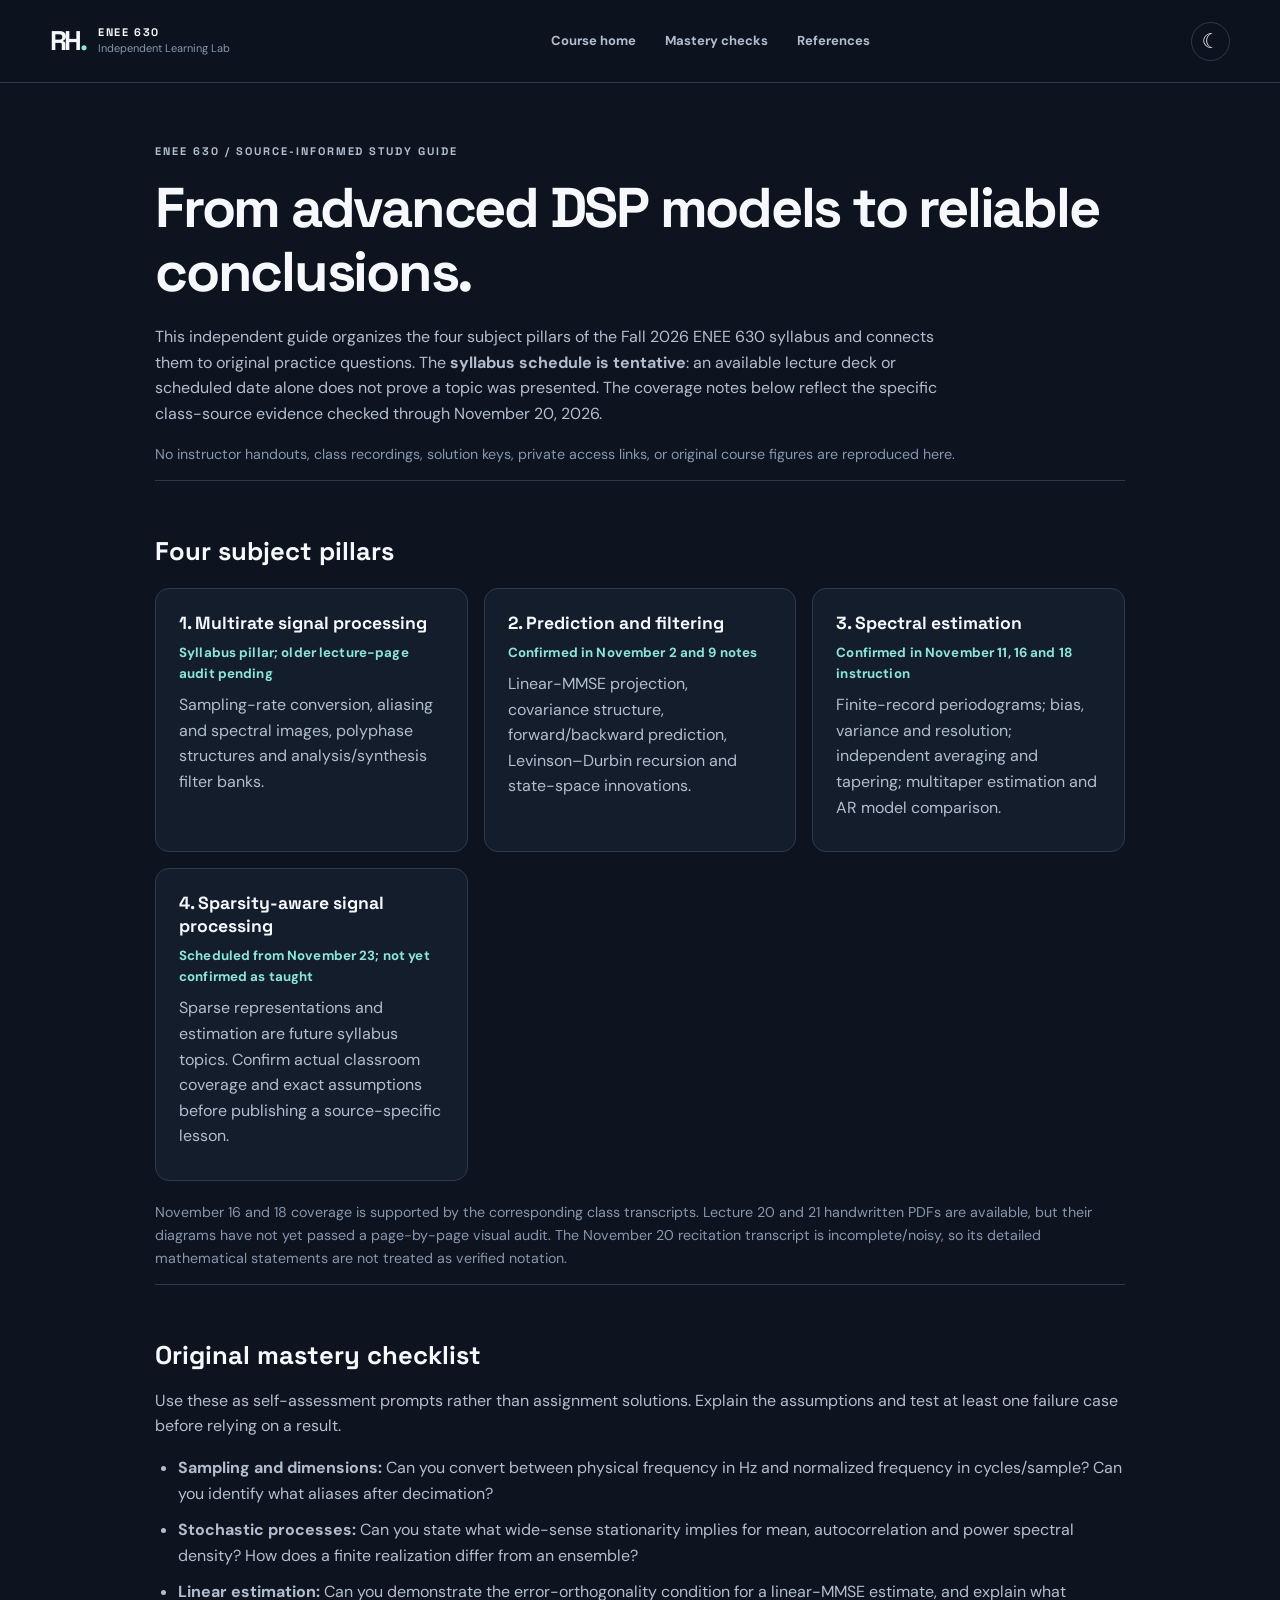
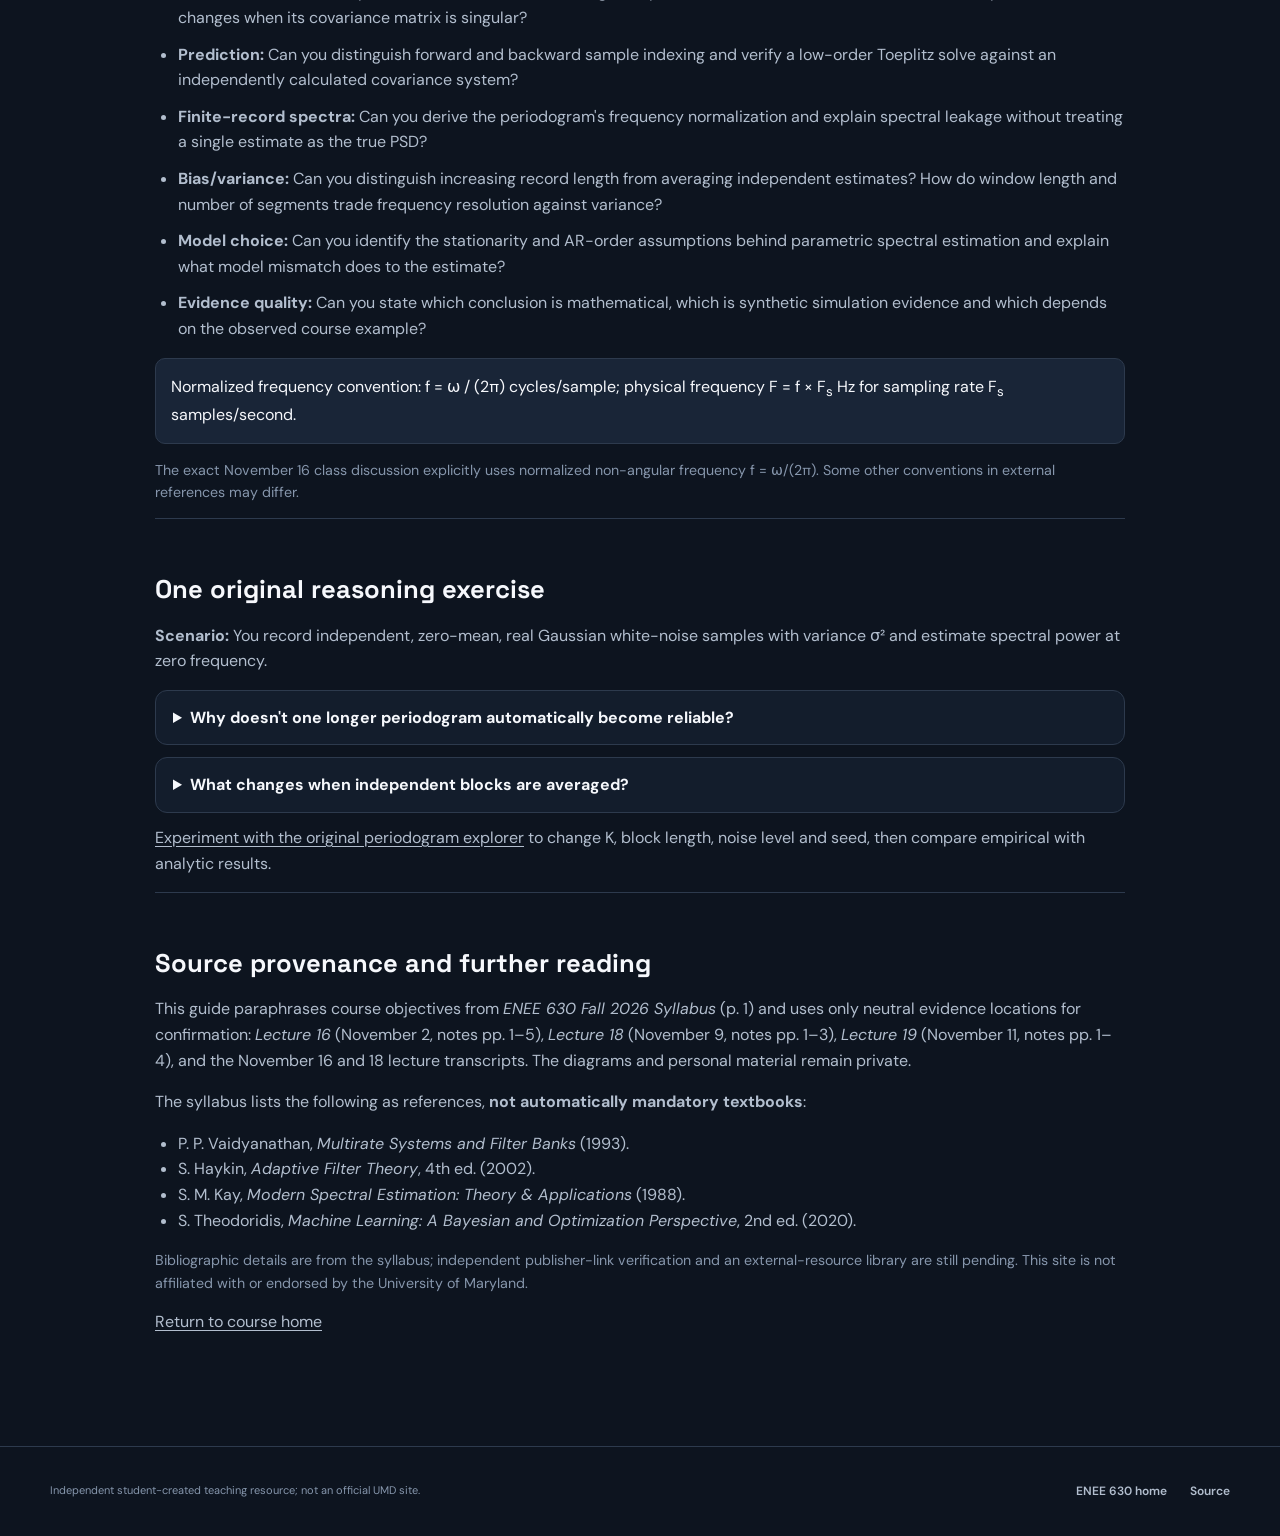
==== site/learning-guide.html @ 32d144b5 "feat: add source-verified ENEE 630 mastery guide (#5)" ====
<!doctype html>
<html lang="en" data-theme="dark">
<head>
<meta charset="utf-8"><meta name="viewport" content="width=device-width,initial-scale=1">
<title>ENEE 630 Learning Guide | Independent Learning Lab</title>
<meta name="description" content="A source-informed ENEE 630 topic map and original mastery checklist, distinguishing confirmed instruction from tentative scheduling.">
<link rel="icon" href="./assets/favicon.svg" type="image/svg+xml">
<link rel="stylesheet" href="./assets/styles.css">
<script src="./assets/course.js" defer></script>
<style>
.guide{max-width:970px;padding:60px 0 95px}.guide h1{font:700 clamp(2.1rem,5vw,3.5rem)/1.15 'Space Grotesk',sans-serif;letter-spacing:-.04em;margin:16px 0 20px}.guide h2{font:700 1.6rem/1.3 'Space Grotesk',sans-serif;margin:44px 0 16px}.guide h3{font:700 1.1rem/1.3 'Space Grotesk',sans-serif;margin-bottom:7px}.guide p,.guide li{color:var(--muted)}.guide a:not(.brand){text-decoration:underline;text-underline-offset:3px}.guide a:hover{color:var(--mint)}.guide section{border-top:1px solid var(--line);padding-top:10px}.intro{max-width:790px}.guide-grid{display:grid;grid-template-columns:repeat(auto-fit,minmax(245px,1fr));gap:16px;margin:20px 0}.guide-card{background:var(--surface);border:1px solid var(--line);border-radius:14px;padding:23px}.guide-card p{margin-bottom:8px}.status-line{color:var(--mint)!important;font-size:.83rem;font-weight:700;letter-spacing:.01em}.guide-checks li{margin-bottom:11px}.guide .formula{background:var(--surface2);border:1px solid var(--line);padding:15px;border-radius:10px;overflow-wrap:anywhere;color:var(--ink);margin:15px 0}.guide details{background:var(--surface);border:1px solid var(--line);padding:14px 17px;margin:12px 0;border-radius:12px}.guide summary{cursor:pointer;font-weight:700}.fineprint{font-size:.89rem;color:var(--faint)!important}.guide ul{padding-left:23px}.guide a:focus-visible,.guide summary:focus-visible{outline:3px solid var(--mint);outline-offset:3px}@media(max-width:600px){.guide{padding:36px 0 65px}}
</style>
</head>
<body>
<a class="skip-link" href="#main">Skip to guide</a>
<header class="site-header"><div class="container nav-row">
<a class="brand" href="./index.html"><span class="brand-mark">RH<span>.</span></span><span class="brand-label"><strong>ENEE 630</strong><small>Independent Learning Lab</small></span></a>
<nav class="site-nav" aria-label="Primary"><a href="./index.html">Course home</a><a href="#mastery">Mastery checks</a><a href="#sources">References</a></nav>
<div class="nav-actions"><button class="theme-button" id="theme-toggle" type="button" aria-label="Toggle theme" title="Toggle theme">&#9790;</button></div>
</div></header>
<main id="main" class="guide container">
<p class="section-label">ENEE 630 / SOURCE-INFORMED STUDY GUIDE</p>
<h1>From advanced DSP models to reliable conclusions.</h1>
<p class="intro">This independent guide organizes the four subject pillars of the Fall 2026 ENEE 630 syllabus and connects them to original practice questions. The <strong>syllabus schedule is tentative</strong>: an available lecture deck or scheduled date alone does not prove a topic was presented. The coverage notes below reflect the specific class-source evidence checked through November 20, 2026.</p>
<p class="fineprint">No instructor handouts, class recordings, solution keys, private access links, or original course figures are reproduced here.</p>

<section id="topics"><h2>Four subject pillars</h2>
<div class="guide-grid">
<article class="guide-card"><h3>1. Multirate signal processing</h3><p class="status-line">Syllabus pillar; older lecture-page audit pending</p><p>Sampling-rate conversion, aliasing and spectral images, polyphase structures and analysis/synthesis filter banks.</p></article>
<article class="guide-card"><h3>2. Prediction and filtering</h3><p class="status-line">Confirmed in November 2 and 9 notes</p><p>Linear-MMSE projection, covariance structure, forward/backward prediction, Levinson–Durbin recursion and state-space innovations.</p></article>
<article class="guide-card"><h3>3. Spectral estimation</h3><p class="status-line">Confirmed in November 11, 16 and 18 instruction</p><p>Finite-record periodograms; bias, variance and resolution; independent averaging and tapering; multitaper estimation and AR model comparison.</p></article>
<article class="guide-card"><h3>4. Sparsity-aware signal processing</h3><p class="status-line">Scheduled from November 23; not yet confirmed as taught</p><p>Sparse representations and estimation are future syllabus topics. Confirm actual classroom coverage and exact assumptions before publishing a source-specific lesson.</p></article>
</div>
<p class="fineprint">November 16 and 18 coverage is supported by the corresponding class transcripts. Lecture 20 and 21 handwritten PDFs are available, but their diagrams have not yet passed a page-by-page visual audit. The November 20 recitation transcript is incomplete/noisy, so its detailed mathematical statements are not treated as verified notation.</p>
</section>

<section id="mastery"><h2>Original mastery checklist</h2>
<p>Use these as self-assessment prompts rather than assignment solutions. Explain the assumptions and test at least one failure case before relying on a result.</p>
<ul class="guide-checks">
<li><strong>Sampling and dimensions:</strong> Can you convert between physical frequency in Hz and normalized frequency in cycles/sample? Can you identify what aliases after decimation?</li>
<li><strong>Stochastic processes:</strong> Can you state what wide-sense stationarity implies for mean, autocorrelation and power spectral density? How does a finite realization differ from an ensemble?</li>
<li><strong>Linear estimation:</strong> Can you demonstrate the error-orthogonality condition for a linear-MMSE estimate, and explain what changes when its covariance matrix is singular?</li>
<li><strong>Prediction:</strong> Can you distinguish forward and backward sample indexing and verify a low-order Toeplitz solve against an independently calculated covariance system?</li>
<li><strong>Finite-record spectra:</strong> Can you derive the periodogram's frequency normalization and explain spectral leakage without treating a single estimate as the true PSD?</li>
<li><strong>Bias/variance:</strong> Can you distinguish increasing record length from averaging independent estimates? How do window length and number of segments trade frequency resolution against variance?</li>
<li><strong>Model choice:</strong> Can you identify the stationarity and AR-order assumptions behind parametric spectral estimation and explain what model mismatch does to the estimate?</li>
<li><strong>Evidence quality:</strong> Can you state which conclusion is mathematical, which is synthetic simulation evidence and which depends on the observed course example?</li>
</ul>
<div class="formula">Normalized frequency convention: f = ω / (2π) cycles/sample; physical frequency F = f × F<sub>s</sub> Hz for sampling rate F<sub>s</sub> samples/second.</div>
<p class="fineprint">The exact November 16 class discussion explicitly uses normalized non-angular frequency f = ω/(2π). Some other conventions in external references may differ.</p>
</section>

<section id="reasoning"><h2>One original reasoning exercise</h2>
<p><strong>Scenario:</strong> You record independent, zero-mean, real Gaussian white-noise samples with variance σ² and estimate spectral power at zero frequency.</p>
<details><summary>Why doesn't one longer periodogram automatically become reliable?</summary>
<p>For the specific model, the normalized zero-frequency sum is standard Gaussian, so its squared magnitude has a chi-square distribution with one degree of freedom. Its variance remains 2σ⁴ regardless of sample length; increasing the record length does not make this single zero-frequency estimate consistent.</p></details>
<details><summary>What changes when independent blocks are averaged?</summary>
<p>With K independent blocks, the average retains mean σ² and its variance becomes 2σ⁴/K. That exact reduction relies on the independence and Gaussian assumptions; overlapping or correlated segments require separate analysis. Increasing K while total data is fixed also shortens each block, affecting frequency resolution for colored spectra.</p></details>
<p><a href="./visualizations/periodogram.html">Experiment with the original periodogram explorer</a> to change K, block length, noise level and seed, then compare empirical with analytic results.</p>
</section>

<section id="sources"><h2>Source provenance and further reading</h2>
<p>This guide paraphrases course objectives from <em>ENEE 630 Fall 2026 Syllabus</em> (p. 1) and uses only neutral evidence locations for confirmation: <em>Lecture 16</em> (November 2, notes pp. 1–5), <em>Lecture 18</em> (November 9, notes pp. 1–3), <em>Lecture 19</em> (November 11, notes pp. 1–4), and the November 16 and 18 lecture transcripts. The diagrams and personal material remain private.</p>
<p>The syllabus lists the following as references, <strong>not automatically mandatory textbooks</strong>:</p>
<ul>
<li>P. P. Vaidyanathan, <em>Multirate Systems and Filter Banks</em> (1993).</li>
<li>S. Haykin, <em>Adaptive Filter Theory</em>, 4th ed. (2002).</li>
<li>S. M. Kay, <em>Modern Spectral Estimation: Theory &amp; Applications</em> (1988).</li>
<li>S. Theodoridis, <em>Machine Learning: A Bayesian and Optimization Perspective</em>, 2nd ed. (2020).</li>
</ul>
<p class="fineprint">Bibliographic details are from the syllabus; independent publisher-link verification and an external-resource library are still pending. This site is not affiliated with or endorsed by the University of Maryland.</p>
<p><a href="./index.html">Return to course home</a></p>
</section>
</main>
<footer><div class="container footer-row"><div class="footer-brand"><span>Independent student-created teaching resource; not an official UMD site.</span></div><div class="footer-links"><a href="./index.html">ENEE 630 home</a><a href="https://github.com/RHHanson-UMD/ENEE-630">Source</a></div></div></footer>
</body></html>
---- site/assets/styles.css ----
@import url('https://fonts.googleapis.com/css2?family=DM+Sans:wght@400;500;600;700&family=Space+Grotesk:wght@400;500;600;700&display=swap');
:root {color-scheme:dark;--bg:#0d141f;--surface:#131d2c;--surface2:#192537;--ink:#f6f8fc;--muted:#b2bece;--faint:#8696ac;--line:#2d3a4d;--mint:#8be6d9;--warm:#f2c18c;--violet:#b6a5fa;--cardshadow:0 20px 65px rgba(0,0,0,.15)}
[data-theme="light"] {color-scheme:light;--bg:#f7f9fd;--surface:#ffffff;--surface2:#edf2f8;--ink:#142132;--muted:#4d5e73;--faint:#64778c;--line:#dbe3ed;--mint:#13695d;--warm:#a05b16;--violet:#6453a4;--cardshadow:0 15px 55px rgba(32,53,75,.07)}
*,*::before,*::after{box-sizing:border-box}html{scroll-behavior:smooth;scroll-padding-top:92px}body{margin:0;background:var(--bg);color:var(--ink);font:16px/1.6 'DM Sans',system-ui,-apple-system,'Segoe UI',sans-serif}a{color:inherit;text-decoration:none}button,input{font:inherit}button{cursor:pointer}a:focus-visible,button:focus-visible,input:focus-visible{outline:3px solid var(--mint);outline-offset:3px}[hidden]{display:none!important}.container{width:min(1180px,calc(100% - 54px));margin:auto}.sr-only{position:absolute;clip:rect(0,0,0,0);width:1px;height:1px;overflow:hidden;white-space:nowrap}.skip-link{position:absolute;z-index:100;top:-80px;left:12px;background:var(--mint);color:#071316;padding:10px 16px;border-radius:8px}.skip-link:focus{top:12px}
.site-header{position:sticky;top:0;z-index:50;background:color-mix(in srgb,var(--bg) 91%,transparent);border-bottom:1px solid var(--line);backdrop-filter:blur(18px)}.nav-row{height:82px;display:flex;align-items:center;gap:42px}.brand{display:flex;align-items:center;gap:13px;white-space:nowrap}.brand-mark{display:inline-flex;align-items:center;letter-spacing:-.1em;font:700 27px/1 'Space Grotesk',sans-serif}.brand-mark span{color:var(--mint)}.brand-label{display:flex;flex-direction:column;line-height:1.15;gap:4px}.brand-label strong{font:700 11px/1 'Space Grotesk';letter-spacing:.15em}.brand-label small{font-size:11px;color:var(--faint)}.site-nav{display:flex;gap:29px;margin:auto}.site-nav a{font-size:13px;font-weight:700;color:var(--muted)}.site-nav a:hover,.footer-links a:hover{color:var(--mint)}.nav-actions{display:flex;align-items:center;gap:12px}.theme-button{display:grid;place-items:center;background:transparent;border:1px solid var(--line);border-radius:50%;color:var(--ink);width:39px;height:39px;font-size:20px}.nav-github{font-size:12px;font-weight:700;padding:11px 16px;border:1px solid var(--line);border-radius:9px}.nav-github:hover{border-color:var(--mint)}
.hero{position:relative;overflow:hidden;background:radial-gradient(ellipse at 12% 15%,rgba(63,134,146,.12),transparent 48%),radial-gradient(ellipse at 80% 18%,rgba(124,103,169,.08),transparent 45%)}.hero-grid{display:grid;grid-template-columns:1.04fr .96fr;align-items:center;gap:62px;padding:96px 0 93px}.eyebrow,.section-label{letter-spacing:.18em;font:700 11px/1.5 'Space Grotesk',sans-serif;color:var(--mint)}.eyebrow{display:inline-flex;align-items:center;gap:11px}.eyebrow-dot{width:8px;height:8px;background:var(--mint);border-radius:50%;box-shadow:0 0 0 5px color-mix(in srgb,var(--mint) 13%,transparent)}h1,h2,h3,p{margin-top:0}.hero h1{font:700 clamp(49px,6vw,80px)/1.08 'Space Grotesk',sans-serif;letter-spacing:-.064em;margin:25px 0}.hero h1 em{font-style:normal;color:var(--mint)}.hero-copy>p{max-width:520px;font-size:16px;line-height:1.9;color:var(--muted)}.hero-actions{display:flex;align-items:center;gap:29px;margin-top:34px}.primary-button{background:var(--mint);color:#101d26;border:1px solid transparent;font-weight:700;font-size:13px;padding:14px 19px;border-radius:9px;display:inline-flex;gap:31px;align-items:center;box-shadow:0 10px 40px rgba(65,183,178,.1)}.primary-button:hover{transform:translateY(-1px);filter:brightness(1.07)}[data-theme="light"] .primary-button{color:white;background:#13695d}.text-link,.small-link{font-weight:700;font-size:13px;color:var(--ink)}.text-link:hover,.small-link:hover{color:var(--mint)}.hero-art{background:linear-gradient(150deg,var(--surface),var(--bg));border:1px solid var(--line);border-radius:21px;box-shadow:var(--cardshadow);padding:20px 19px 10px;overflow:hidden}.art-kicker,.art-footer{display:flex;justify-content:space-between;align-items:center;gap:12px;font:700 10px/1.3 'Space Grotesk',sans-serif;letter-spacing:.15em;color:var(--faint)}.art-kicker span{font-weight:500}.hero-art svg{display:block;width:100%;height:auto;margin:2px auto -7px;max-height:355px}.art-footer{border-top:1px solid var(--line);padding:13px 2px 8px;letter-spacing:.1em}.live-mark{color:var(--mint)}
.metrics{border-top:1px solid var(--line);border-bottom:1px solid var(--line);background:color-mix(in srgb,var(--surface) 60%,var(--bg))}.metric-row{display:grid;grid-template-columns:repeat(3,1fr) 1.2fr;align-items:center;padding:22px 0;gap:20px}.metric-row>div:not(:last-child){display:flex;align-items:center;gap:13px}.metric-row strong{font:700 32px/1 'Space Grotesk';letter-spacing:-.06em}.metric-row span{font-size:12px;color:var(--faint);font-weight:600}.metrics-aside{color:var(--faint);font-size:12px;line-height:1.5;text-align:right}
.section{padding:93px 0}.section-head{display:flex;justify-content:space-between;align-items:end;gap:20px;margin-bottom:36px}.section h2{font:700 clamp(34px,4vw,55px)/1.1 'Space Grotesk';letter-spacing:-.055em;margin:14px 0}.period{color:var(--mint)}.section-head p{color:var(--muted);margin-bottom:0;max-width:540px}.small-link{white-space:nowrap}.courses-grid{display:grid;grid-template-columns:repeat(3,1fr);gap:18px}.course-card{display:flex;flex-direction:column;min-height:300px;padding:28px;border-radius:17px;background:var(--surface);border:1px solid var(--line);transition:border-color .2s,transform .2s,box-shadow .2s;position:relative;overflow:hidden}.course-card:before{content:'';position:absolute;top:-70px;right:-50px;width:160px;height:160px;border-radius:50%;background:var(--tone);opacity:.07;filter:blur(12px);pointer-events:none}.course-card:hover{transform:translateY(-4px);border-color:var(--tone);box-shadow:var(--cardshadow)}.course-card.amber{--tone:var(--warm)}.course-card.violet{--tone:var(--violet)}.course-card.mint{--tone:var(--mint)}.course-card-top{display:flex;justify-content:space-between;align-items:center;margin-bottom:37px}.course-number{font:700 13px/1 'Space Grotesk';color:var(--tone);letter-spacing:.17em}.course-arrow{width:35px;height:35px;border-radius:50%;border:1px solid var(--line);display:grid;place-items:center;font-size:19px}.course-card h3{font:600 23px/1.25 'Space Grotesk';letter-spacing:-.035em;margin:0 0 15px}.course-card p{font-size:13px;color:var(--muted);margin:0 0 20px}.course-tags{display:flex;gap:6px;flex-wrap:wrap;margin-top:auto}.course-tag{font-size:10px;padding:4px 8px;border:1px solid var(--line);border-radius:6px;color:var(--faint)}.note-row{display:flex;gap:12px;align-items:baseline;font-size:12px;color:var(--faint);padding:23px 2px 0}.note-row span{color:var(--mint)}
.resources-section{border-top:1px solid var(--line);background:color-mix(in srgb,var(--surface) 29%,var(--bg))}.muted-heading{color:var(--faint)}.resource-toolbar{display:flex;align-items:center;gap:18px;margin:38px 0 18px}.search-box{height:51px;flex:1;display:flex;gap:12px;align-items:center;padding:0 17px;border:1px solid var(--line);border-radius:10px;background:var(--surface);color:var(--faint)}.search-box:focus-within{border-color:var(--mint)}.search-box input{width:100%;background:transparent;color:var(--ink);border:0;outline:0;font-size:13px}.search-box input::placeholder{color:var(--faint)}.resource-counter{font-size:12px;min-width:88px;text-align:right;color:var(--faint)}.filter-row{display:flex;gap:8px;overflow-x:auto;white-space:nowrap;padding:2px 0 18px;scrollbar-width:thin}.filter-chip{border:1px solid var(--line);background:transparent;color:var(--muted);padding:9px 13px;border-radius:7px;font-size:12px;font-weight:700}.filter-chip:hover{border-color:var(--mint)}.filter-chip.is-active{background:var(--mint);color:#09201f;border-color:var(--mint)}[data-theme="light"] .filter-chip.is-active{color:white}.resource-list{display:grid;gap:32px;margin-top:18px}.resource-group{padding-top:14px}.resource-group-head{display:flex;align-items:start;gap:15px;margin-bottom:16px}.group-number{font:700 13px 'Space Grotesk';color:var(--mint);margin-top:4px}.resource-group h3{font:600 21px/1.3 'Space Grotesk';letter-spacing:-.035em;margin-bottom:4px}.resource-group-head p{font-size:12px;color:var(--faint);margin:0}.resource-grid{display:grid;grid-template-columns:repeat(3,1fr);gap:12px}.resource-card{display:flex;flex-direction:column;min-height:190px;padding:20px;border:1px solid var(--line);border-radius:12px;background:var(--surface);transition:border-color .2s,background .2s}.resource-card:hover{border-color:var(--mint);background:var(--surface2)}.resource-meta{display:flex;justify-content:space-between;color:var(--faint);font-size:11px;margin-bottom:22px}.resource-meta span{font-size:17px;color:var(--mint)}.resource-card strong{font:600 16px/1.35 'Space Grotesk';letter-spacing:-.015em}.resource-description{font-size:12px;line-height:1.6;color:var(--muted);margin:8px 0 16px}.tagline{font-size:10px;color:var(--faint);margin-top:auto}.empty-state{padding:45px 20px;border:1px dashed var(--line);border-radius:12px;text-align:center;color:var(--muted)}
.about-section{border-top:1px solid var(--line)}.about-grid{display:grid;grid-template-columns:1fr 1fr;gap:90px}.about-text{padding-top:28px}.about-text p{color:var(--muted);font-size:14px;line-height:1.9}.about-text .small-link{display:inline-block;margin-top:5px}footer{border-top:1px solid var(--line);padding:35px 0}.footer-row{display:flex;justify-content:space-between;align-items:center;gap:20px}.footer-brand{display:flex;align-items:center;gap:20px}.footer-brand>span:last-child{font-size:11px;color:var(--faint)}.footer-links{display:flex;gap:23px;font-size:12px;font-weight:600;color:var(--muted)}
@media(max-width:960px){.hero-grid{grid-template-columns:1fr 1fr;gap:25px}.hero h1{font-size:57px}.courses-grid{gap:12px}.course-card{padding:21px}.course-card h3{font-size:20px}.resource-grid{grid-template-columns:repeat(2,1fr)}.metric-row{grid-template-columns:repeat(3,1fr)}.metrics-aside{display:none}}
@media(max-width:700px){.container{width:min(100% - 32px,1180px)}.nav-row{height:72px;gap:12px}.brand-label{display:none}.site-nav{gap:15px;margin-left:auto}.site-nav a{font-size:12px}.nav-actions{gap:6px}.nav-github{display:none}.hero-grid{grid-template-columns:1fr;padding:63px 0 56px;gap:28px}.hero h1{font-size:clamp(44px,10vw,67px)}.hero-art{max-width:470px}.metric-row{grid-template-columns:repeat(3,1fr);gap:6px;padding:19px 0}.metric-row>div:not(:last-child){display:block}.metric-row strong{display:block;font-size:27px}.metric-row span{font-size:10px}.section{padding:65px 0}.section-head{display:block}.section-head .small-link{display:inline-block;margin-top:18px}.courses-grid{grid-template-columns:1fr}.course-card{min-height:225px}.course-card-top{margin-bottom:18px}.resource-grid{grid-template-columns:1fr}.resource-card{min-height:162px}.resource-meta{margin-bottom:14px}.about-grid{grid-template-columns:1fr;gap:0}.about-text{padding-top:10px}.footer-row{align-items:start;flex-direction:column}.resource-counter{min-width:68px}.search-box{padding:0 10px}.resource-toolbar{gap:8px}}
@media(prefers-reduced-motion:reduce){html{scroll-behavior:auto}*,*::before,*::after{transition:none!important;animation:none!important}}


/* Course pages extend the hub design language. */
.course-hero{padding:87px 0 71px;background:radial-gradient(ellipse at 82% 30%,rgba(100,123,174,.13),transparent 45%)}
.course-hero-grid{display:grid;grid-template-columns:1.15fr .85fr;gap:55px;align-items:center}
.course-eyebrow{font:700 12px 'Space Grotesk';letter-spacing:.18em;color:var(--mint)}
.course-title{font:700 clamp(43px,5vw,71px)/1.08 'Space Grotesk';letter-spacing:-.059em;margin:22px 0 20px}
.course-deck{color:var(--muted);max-width:570px;font-size:16px;line-height:1.85}
.course-hero .hero-actions{margin-top:25px}
.course-poster{min-height:290px;border:1px solid var(--line);border-radius:18px;background:linear-gradient(145deg,var(--surface2),var(--surface));padding:27px;display:flex;flex-direction:column;justify-content:space-between;overflow:hidden}
.poster-code{font:700 65px/1 'Space Grotesk';color:var(--mint);letter-spacing:-.07em}
.poster-visual{display:flex;gap:8px;align-items:end;height:94px;border-bottom:1px solid var(--line);padding-bottom:12px}
.poster-visual span{display:block;flex:1;background:linear-gradient(to top,rgba(121,222,208,.24),rgba(121,222,208,.86));border-radius:5px 5px 0 0}
.poster-bottom{display:flex;justify-content:space-between;font-size:10px;letter-spacing:.11em;font-weight:700;color:var(--faint);gap:10px}
.course-section{padding:75px 0}.course-section.alt{background:var(--surface);border-block:1px solid var(--line)}
.course-section h2{font:700 clamp(32px,3.5vw,45px)/1.1 'Space Grotesk';letter-spacing:-.045em;margin:12px 0}
.section-copy{color:var(--muted);font-size:14px;max-width:650px}
.path-grid{display:grid;grid-template-columns:repeat(3,1fr);gap:14px;margin-top:31px}
.path-card{min-height:220px;border:1px solid var(--line);padding:25px;border-radius:13px;background:var(--bg)}
.path-card .step{font:700 13px 'Space Grotesk';color:var(--mint);letter-spacing:.14em}
.path-card h3{margin:30px 0 9px;font:600 22px/1.25 'Space Grotesk'}
.path-card p{font-size:13px;color:var(--muted);margin:0}
.path-card .status{font-size:10px;color:var(--faint);display:inline-block;margin-top:14px;text-transform:uppercase;letter-spacing:.1em}
.topics{display:grid;grid-template-columns:repeat(2,1fr);gap:12px;margin-top:27px}
.topic{display:flex;gap:14px;align-items:center;border:1px solid var(--line);background:var(--surface);border-radius:10px;padding:17px;font-weight:600;font-size:14px}
.topic span{font:700 12px 'Space Grotesk';color:var(--mint)}
.demo-card{border-radius:15px;border:1px solid var(--mint);background:linear-gradient(120deg,rgba(113,223,205,.1),transparent),var(--surface);padding:26px;display:flex;justify-content:space-between;align-items:center;gap:20px;margin-top:30px}
.demo-card h3{font:600 22px 'Space Grotesk';margin:5px 0}.demo-card p{color:var(--muted);font-size:13px;max-width:540px;margin:0}.demo-kicker{font:700 11px 'Space Grotesk';letter-spacing:.13em;color:var(--mint)}
.demo-btn{white-space:nowrap;border-radius:8px;background:var(--mint);padding:12px 16px;color:#08211f;font-size:13px;font-weight:700}
.resources-prompt{display:flex;justify-content:space-between;align-items:center;gap:25px;padding:26px;border:1px solid var(--line);border-radius:14px;background:var(--surface);margin-top:31px}
.resources-prompt strong{font:600 19px 'Space Grotesk'}.resources-prompt p{font-size:13px;color:var(--muted);margin:5px 0 0}
@media(max-width:800px){.course-hero-grid{grid-template-columns:1fr;gap:25px}.course-poster{min-height:200px}.poster-visual{height:55px}.path-grid{grid-template-columns:1fr}.path-card{min-height:175px}.path-card h3{margin-top:18px}}
@media(max-width:600px){.course-hero{padding:60px 0 48px}.course-title{font-size:42px}.topics{grid-template-columns:1fr}.demo-card,.resources-prompt{flex-direction:column;align-items:start}.demo-btn{width:100%;text-align:center}}
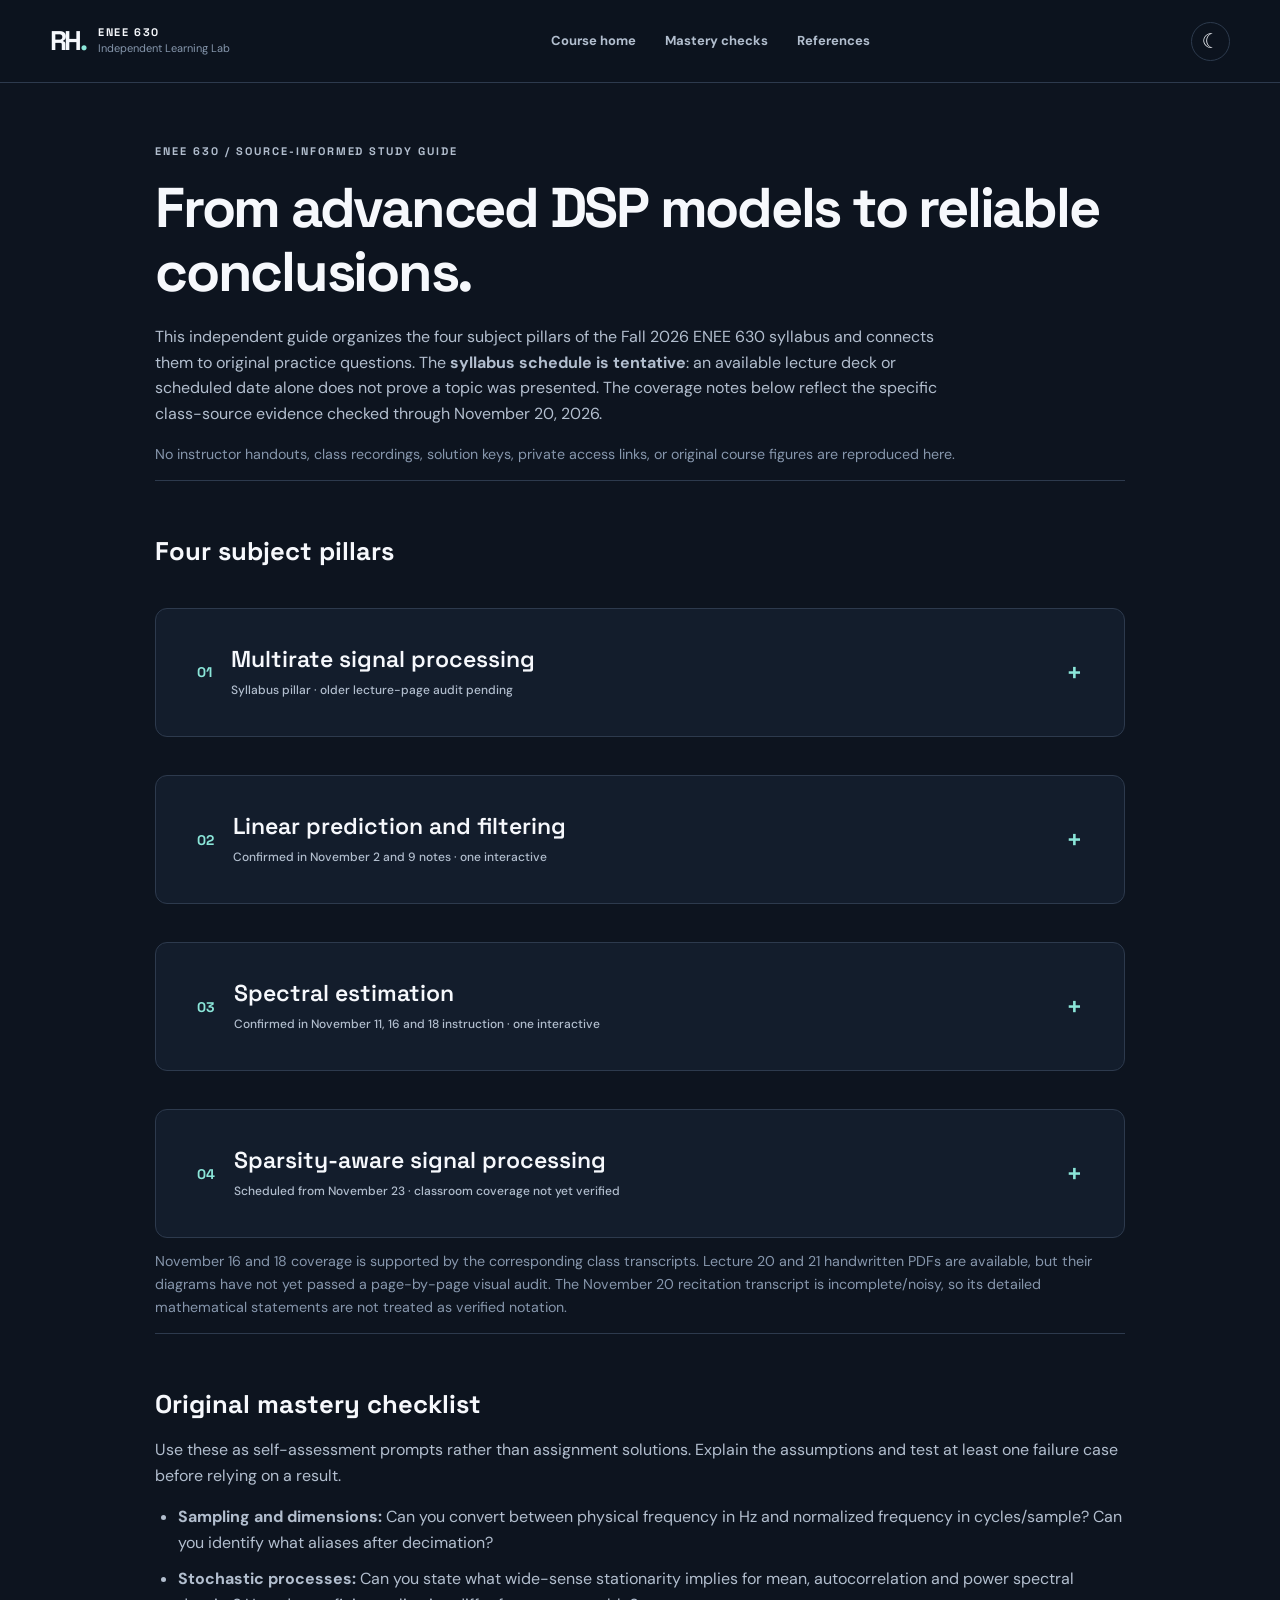
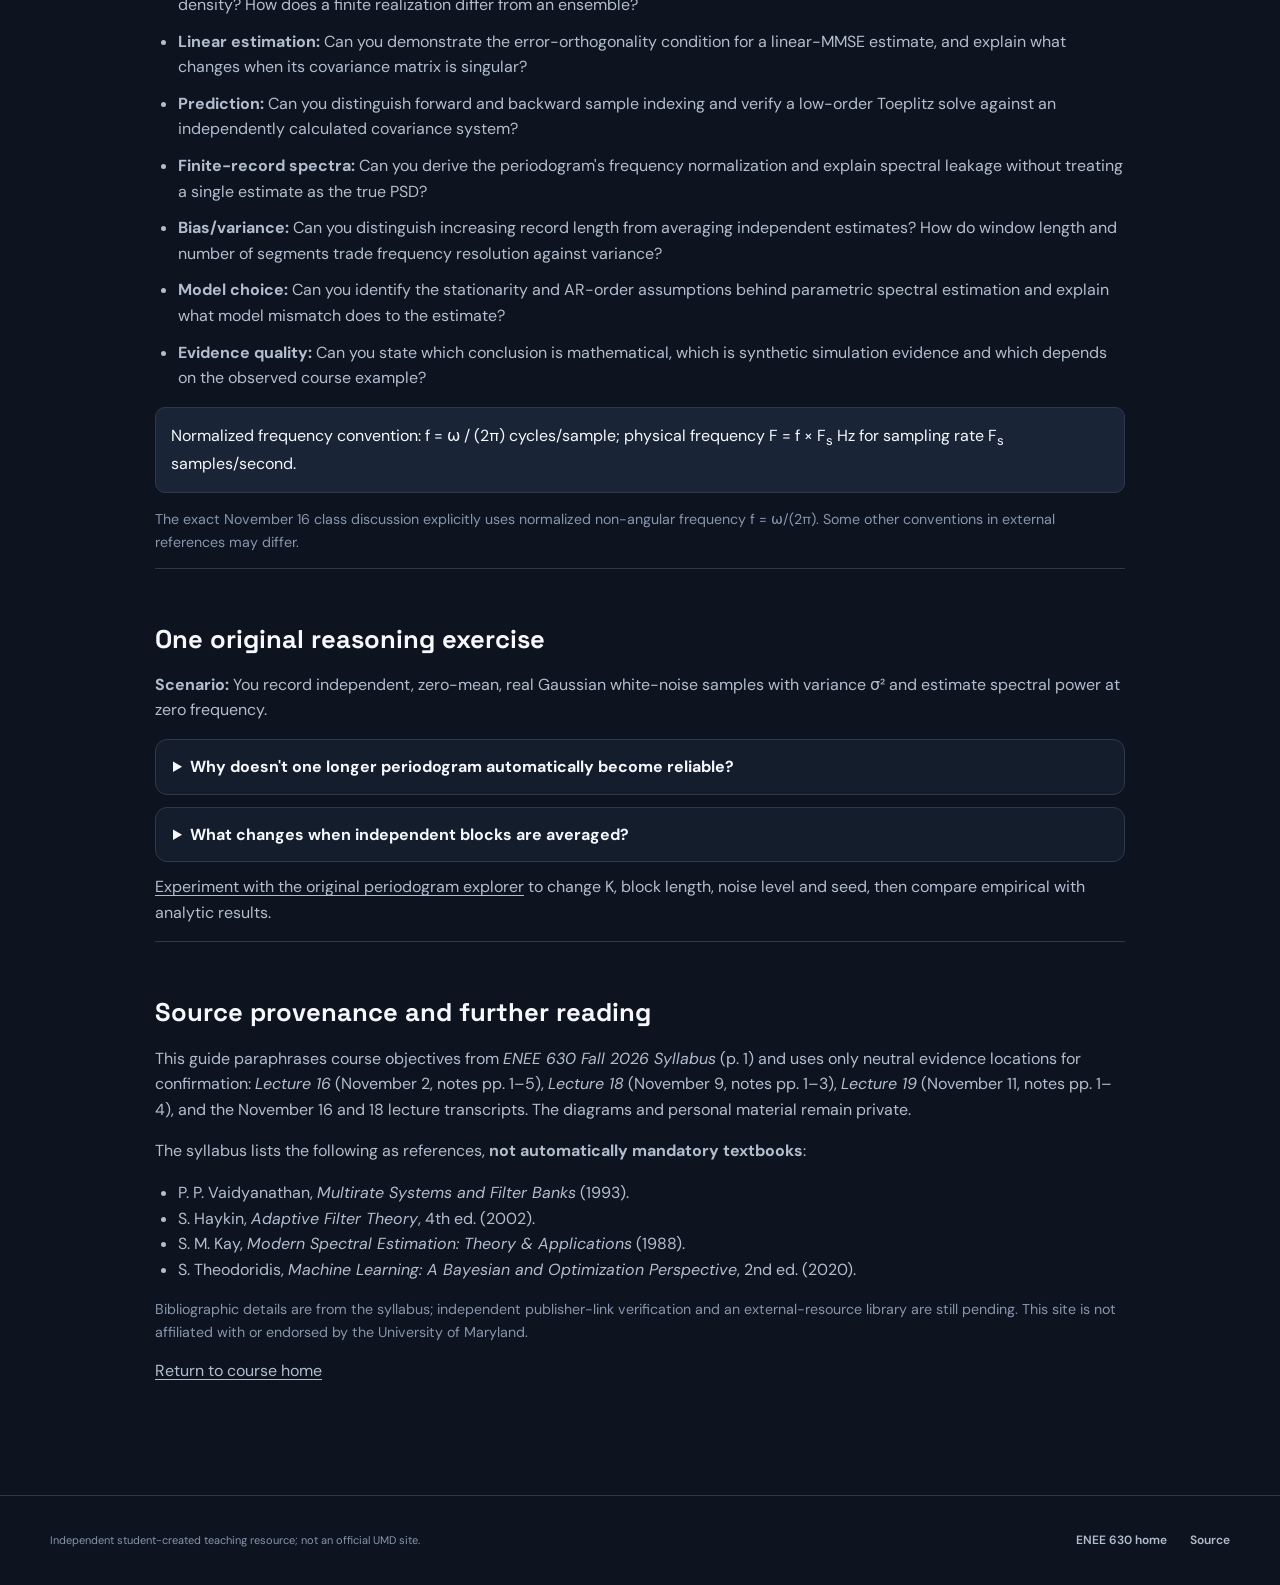
==== commit fc7b78fd: "feat: organize study guide into expandable subject pillars and subtopics" ====
--- a/site/learning-guide.html
+++ b/site/learning-guide.html
@@ -25,11 +25,15 @@
 <p class="fineprint">No instructor handouts, class recordings, solution keys, private access links, or original course figures are reproduced here.</p>
 
 <section id="topics"><h2>Four subject pillars</h2>
-<div class="guide-grid">
-<article class="guide-card"><h3>1. Multirate signal processing</h3><p class="status-line">Syllabus pillar; older lecture-page audit pending</p><p>Sampling-rate conversion, aliasing and spectral images, polyphase structures and analysis/synthesis filter banks.</p></article>
-<article class="guide-card"><h3>2. Prediction and filtering</h3><p class="status-line">Confirmed in November 2 and 9 notes</p><p>Linear-MMSE projection, covariance structure, forward/backward prediction, Levinson–Durbin recursion and state-space innovations.</p></article>
-<article class="guide-card"><h3>3. Spectral estimation</h3><p class="status-line">Confirmed in November 11, 16 and 18 instruction</p><p>Finite-record periodograms; bias, variance and resolution; independent averaging and tapering; multitaper estimation and AR model comparison.</p></article>
-<article class="guide-card"><h3>4. Sparsity-aware signal processing</h3><p class="status-line">Scheduled from November 23; not yet confirmed as taught</p><p>Sparse representations and estimation are future syllabus topics. Confirm actual classroom coverage and exact assumptions before publishing a source-specific lesson.</p></article>
+<div class="topic-accordion" aria-label="Course subject pillars">
+<details class="topic-group" id="guide-multirate"><summary><span class="topic-index">01</span><span class="topic-heading"><strong>Multirate signal processing</strong><small>Syllabus pillar · older lecture-page audit pending</small></span></summary>
+<div class="topic-content"><p>Sampling-rate conversion and efficient multirate architectures.</p><ul class="topic-subtopics"><li><strong>Decimation and interpolation:</strong> aliasing, spectral images, filter requirements and frequency conventions</li><li><strong>Polyphase and multistage design:</strong> decomposition and computational savings</li><li><strong>Filter banks:</strong> two-channel/M-channel analysis, synthesis and subband coding</li></ul><p class="topic-status">The syllabus names these areas; detailed coverage and figure verification for older lecture pages is pending.</p></div></details>
+<details class="topic-group" id="guide-prediction"><summary><span class="topic-index">02</span><span class="topic-heading"><strong>Linear prediction and filtering</strong><small>Confirmed in November 2 and 9 notes · one interactive</small></span></summary>
+<div class="topic-content"><p>Relate estimation error to covariance and projection in linear signal models.</p><ul class="topic-subtopics"><li><strong>Linear-MMSE and Wiener filters:</strong> orthogonality, covariance and solvability</li><li><strong>Forward/backward linear prediction:</strong> Toeplitz equations and Levinson–Durbin recursions</li><li><strong>State-space methods:</strong> Kalman filtering, prediction and innovations</li></ul><a class="topic-lesson" href="./visualizations/prediction.html"><strong>Interactive: AR(1) prediction</strong><span>Original restricted-model example; not a general Toeplitz solver</span></a></div></details>
+<details class="topic-group" id="guide-spectral"><summary><span class="topic-index">03</span><span class="topic-heading"><strong>Spectral estimation</strong><small>Confirmed in November 11, 16 and 18 instruction · one interactive</small></span></summary>
+<div class="topic-content"><p>Learn which assumptions support finite-record frequency-domain estimates.</p><ul class="topic-subtopics"><li><strong>Periodogram:</strong> finite-sample autocorrelation, bias, resolution, leakage and variance</li><li><strong>Nonparametric variance reduction:</strong> segments, independent averaging, tapering and multitaper estimation</li><li><strong>Parametric spectral models:</strong> AR estimation, model order and mismatch</li></ul><a class="topic-lesson" href="./visualizations/periodogram.html"><strong>Interactive: periodogram averaging</strong><span>Original Gaussian white-noise zero-frequency experiment</span></a></div></details>
+<details class="topic-group" id="guide-sparsity"><summary><span class="topic-index">04</span><span class="topic-heading"><strong>Sparsity-aware signal processing</strong><small>Scheduled from November 23 · classroom coverage not yet verified</small></span></summary>
+<div class="topic-content"><p>The syllabus proposes sparse representations and inference as a fourth pillar.</p><ul class="topic-subtopics"><li><strong>Foundations:</strong> sparse models and representation assumptions</li><li><strong>Optimization:</strong> norm-minimization formulations</li><li><strong>Algorithms:</strong> greedy and iterative methods</li></ul><p class="topic-status">Future scheduled topics are not represented as completed instruction. Exact class examples and notes still require verification.</p></div></details>
 </div>
 <p class="fineprint">November 16 and 18 coverage is supported by the corresponding class transcripts. Lecture 20 and 21 handwritten PDFs are available, but their diagrams have not yet passed a page-by-page visual audit. The November 20 recitation transcript is incomplete/noisy, so its detailed mathematical statements are not treated as verified notation.</p>
 </section>
--- a/site/assets/styles.css
+++ b/site/assets/styles.css
@@ -44,3 +44,31 @@
 .resources-prompt strong{font:600 19px 'Space Grotesk'}.resources-prompt p{font-size:13px;color:var(--muted);margin:5px 0 0}
 @media(max-width:800px){.course-hero-grid{grid-template-columns:1fr;gap:25px}.course-poster{min-height:200px}.poster-visual{height:55px}.path-grid{grid-template-columns:1fr}.path-card{min-height:175px}.path-card h3{margin-top:18px}}
 @media(max-width:600px){.course-hero{padding:60px 0 48px}.course-title{font-size:42px}.topics{grid-template-columns:1fr}.demo-card,.resources-prompt{flex-direction:column;align-items:start}.demo-btn{width:100%;text-align:center}}
+
+
+/* ENEE 630 topical navigation: native details/summary preserves keyboard semantics. */
+.topic-accordion{display:grid;gap:14px;margin-top:28px}
+.topic-group{background:var(--surface);border:1px solid var(--line);border-radius:14px;overflow:hidden}
+.topic-group[open]{border-color:var(--mint)}
+.topic-group summary{display:flex;align-items:center;gap:19px;padding:22px 24px;cursor:pointer;list-style:none}
+.topic-group summary::-webkit-details-marker{display:none}
+.topic-group summary::after{content:"+";font:500 27px/1 'Space Grotesk',sans-serif;color:var(--mint);margin-left:auto}
+.topic-group[open] summary::after{content:"−"}
+.topic-group summary:hover{background:var(--surface2)}
+.topic-group summary:focus-visible{outline:3px solid var(--mint);outline-offset:-4px}
+.topic-index{font:700 14px/1 'Space Grotesk',sans-serif;color:var(--mint);flex:none}
+.topic-heading{display:grid;gap:6px;min-width:0}
+.topic-heading strong{font:600 clamp(18px,2.4vw,23px)/1.3 'Space Grotesk',sans-serif}
+.topic-heading small{font-size:12px;font-weight:500;color:var(--muted)}
+.topic-content{border-top:1px solid var(--line);padding:21px 24px 24px 56px}
+.topic-content p{color:var(--muted);font-size:14px}
+.topic-subtopics{padding-left:20px;color:var(--muted);font-size:14px;line-height:1.8}
+.topic-subtopics li{padding:5px 0}
+.topic-subtopics strong{color:var(--ink)}
+.topic-status{font-size:12px!important;color:var(--faint)!important}
+.topic-link{font-weight:700;font-size:13px;color:var(--mint);text-decoration:underline;text-underline-offset:3px}
+.topic-lesson{display:grid;gap:5px;border:1px solid var(--mint);border-radius:10px;padding:15px 17px;margin:20px 0;background:color-mix(in srgb,var(--mint) 7%,var(--surface2))}
+.topic-lesson strong{color:var(--ink);font-size:14px}
+.topic-lesson span{font-size:12px;color:var(--muted)}
+.topic-lesson:hover,.topic-lesson:focus-visible{background:var(--surface2);outline-offset:3px}
+@media(max-width:600px){.topic-group summary{padding:17px 15px;gap:12px}.topic-content{padding:16px 18px}.topic-index{font-size:12px}}
